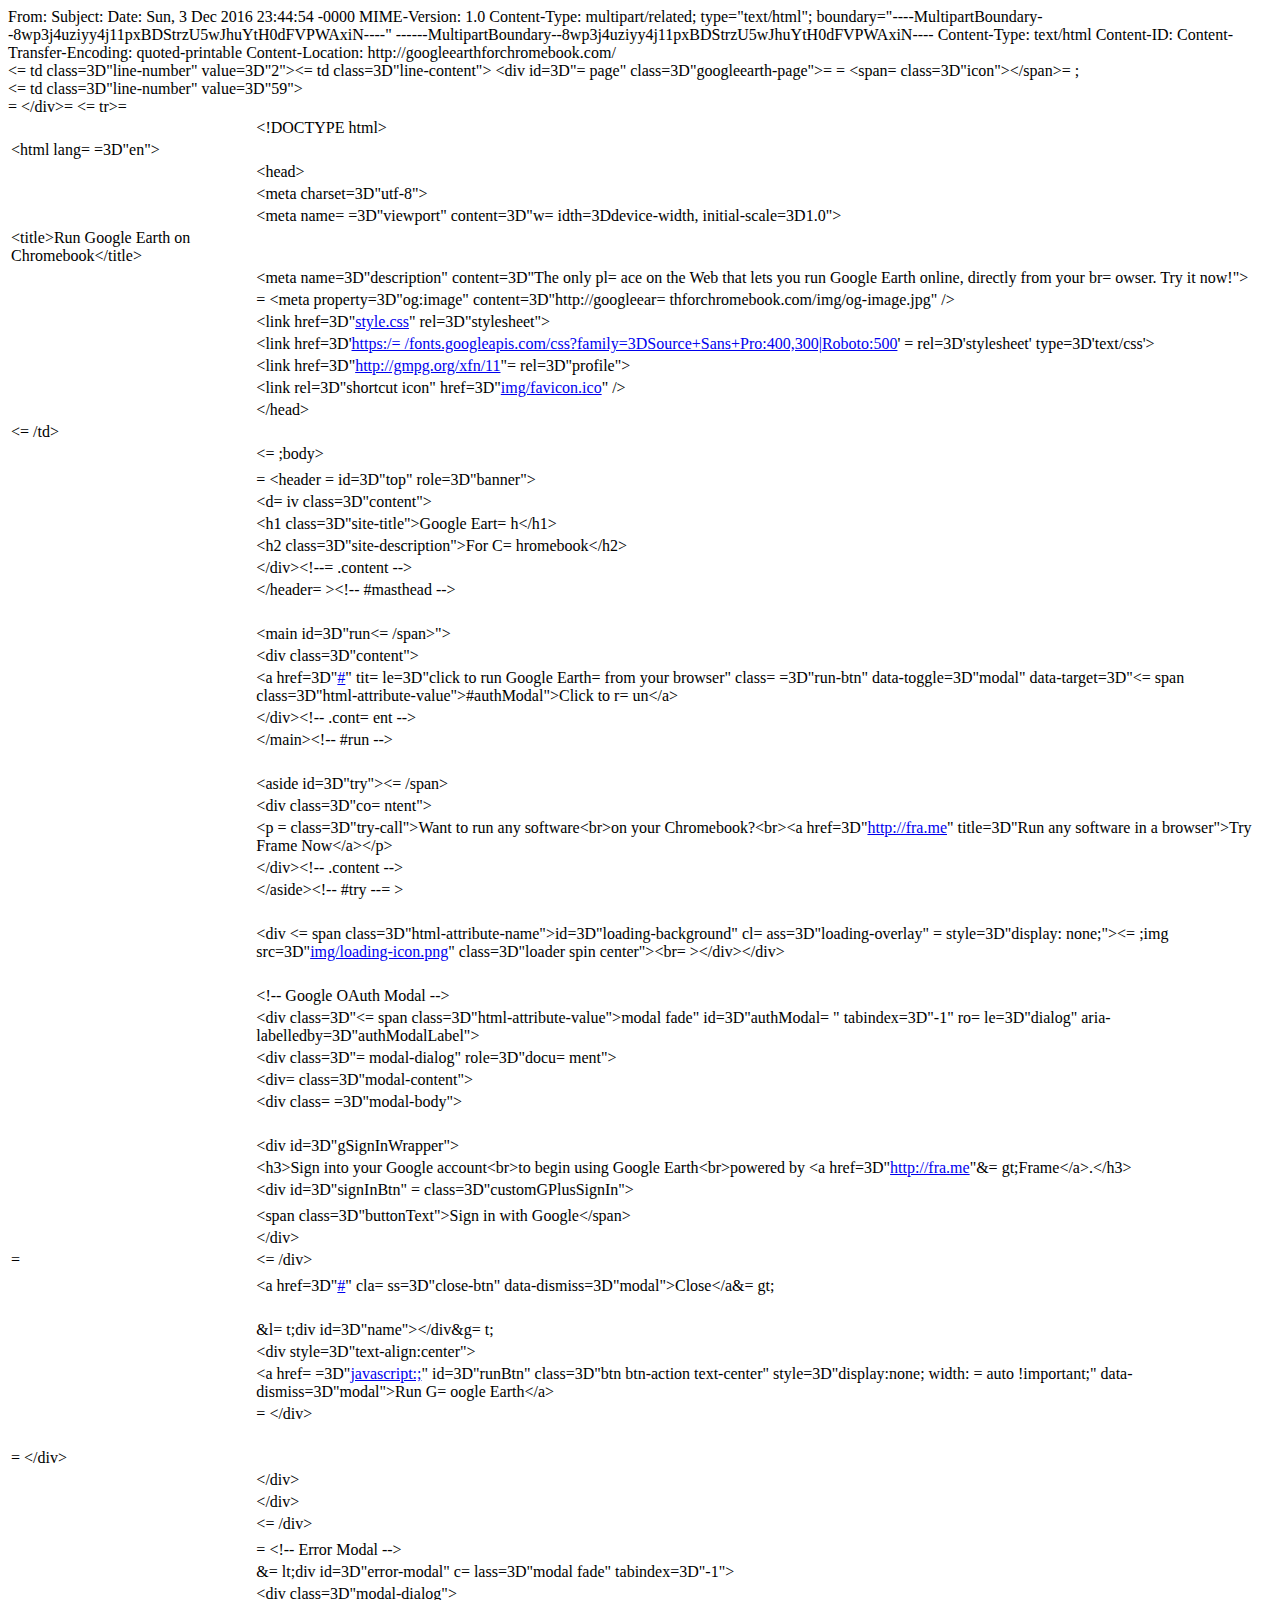
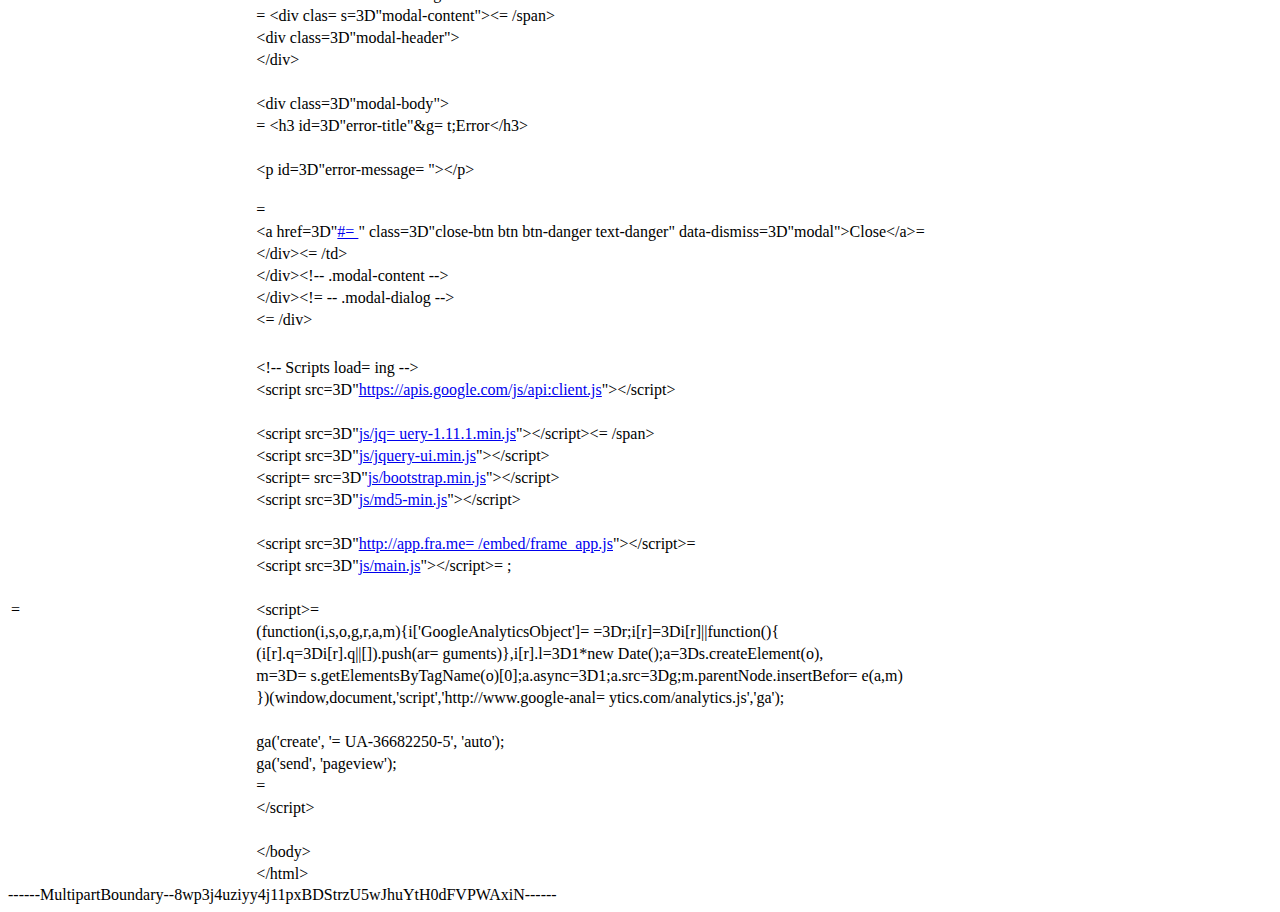
==== index.html @ 125f4f65 "Add files via upload" ====
From: <Saved by Blink>
Subject: 
Date: Sun, 3 Dec 2016 23:44:54 -0000
MIME-Version: 1.0
Content-Type: multipart/related;
	type="text/html";
	boundary="----MultipartBoundary--8wp3j4uziyy4j11pxBDStrzU5wJhuYtH0dFVPWAxiN----"

------MultipartBoundary--8wp3j4uziyy4j11pxBDStrzU5wJhuYtH0dFVPWAxiN----
Content-Type: text/html
Content-ID: <frame-278-2094a509-d463-4869-96be-685e8533f5cf@mhtml.blink>
Content-Transfer-Encoding: quoted-printable
Content-Location: http://googleearthforchromebook.com/

<html><head><meta http-equiv=3D"Content-Type" content=3D"text/html; charset=
=3DUTF-8"></head><body><div class=3D"line-gutter-backdrop"></div><table><tb=
ody><tr><td class=3D"line-number" value=3D"1"></td><td class=3D"line-conten=
t"><span class=3D"html-doctype">&lt;!DOCTYPE html&gt;</span></td></tr><tr><=
td class=3D"line-number" value=3D"2"></td><td class=3D"line-content"><span =
class=3D"html-tag">&lt;html <span class=3D"html-attribute-name">lang</span>=
=3D"<span class=3D"html-attribute-value">en</span>"&gt;</span></td></tr><tr=
><td class=3D"line-number" value=3D"3"></td><td class=3D"line-content">  <s=
pan class=3D"html-tag">&lt;head&gt;</span></td></tr><tr><td class=3D"line-n=
umber" value=3D"4"></td><td class=3D"line-content">    <span class=3D"html-=
tag">&lt;meta <span class=3D"html-attribute-name">charset</span>=3D"<span c=
lass=3D"html-attribute-value">utf-8</span>"&gt;</span></td></tr><tr><td cla=
ss=3D"line-number" value=3D"5"></td><td class=3D"line-content">    <span cl=
ass=3D"html-tag">&lt;meta <span class=3D"html-attribute-name">name</span>=
=3D"<span class=3D"html-attribute-value">viewport</span>" <span class=3D"ht=
ml-attribute-name">content</span>=3D"<span class=3D"html-attribute-value">w=
idth=3Ddevice-width, initial-scale=3D1.0</span>"&gt;</span></td></tr><tr><t=
d class=3D"line-number" value=3D"6"></td><td class=3D"line-content">    <sp=
an class=3D"html-tag">&lt;title&gt;</span>Run Google Earth on Chromebook<sp=
an class=3D"html-tag">&lt;/title&gt;</span></td></tr><tr><td class=3D"line-=
number" value=3D"7"></td><td class=3D"line-content">    <span class=3D"html=
-tag">&lt;meta <span class=3D"html-attribute-name">name</span>=3D"<span cla=
ss=3D"html-attribute-value">description</span>" <span class=3D"html-attribu=
te-name">content</span>=3D"<span class=3D"html-attribute-value">The only pl=
ace on the Web that lets you run Google Earth online, directly from your br=
owser. Try it now!</span>"&gt;</span></td></tr><tr><td class=3D"line-number=
" value=3D"8"></td><td class=3D"line-content">    <span class=3D"html-tag">=
&lt;meta <span class=3D"html-attribute-name">property</span>=3D"<span class=
=3D"html-attribute-value">og:image</span>" <span class=3D"html-attribute-na=
me">content</span>=3D"<span class=3D"html-attribute-value">http://googleear=
thforchromebook.com/img/og-image.jpg</span>" /&gt;</span></td></tr><tr><td =
class=3D"line-number" value=3D"9"></td><td class=3D"line-content">    <span=
 class=3D"html-tag">&lt;link <span class=3D"html-attribute-name">href</span=
>=3D"<a class=3D"html-attribute-value html-resource-link" target=3D"_blank"=
 href=3D"http://googleearthforchromebook.com/style.css">style.css</a>" <spa=
n class=3D"html-attribute-name">rel</span>=3D"<span class=3D"html-attribute=
-value">stylesheet</span>"&gt;</span></td></tr><tr><td class=3D"line-number=
" value=3D"10"></td><td class=3D"line-content">    <span class=3D"html-tag"=
>&lt;link <span class=3D"html-attribute-name">href</span>=3D'<a class=3D"ht=
ml-attribute-value html-resource-link" target=3D"_blank" href=3D"https://fo=
nts.googleapis.com/css?family=3DSource+Sans+Pro:400,300|Roboto:500">https:/=
/fonts.googleapis.com/css?family=3DSource+Sans+Pro:400,300|Roboto:500</a>' =
<span class=3D"html-attribute-name">rel</span>=3D'<span class=3D"html-attri=
bute-value">stylesheet</span>' <span class=3D"html-attribute-name">type</sp=
an>=3D'<span class=3D"html-attribute-value">text/css</span>'&gt;</span></td=
></tr><tr><td class=3D"line-number" value=3D"11"></td><td class=3D"line-con=
tent">    <span class=3D"html-tag">&lt;link <span class=3D"html-attribute-n=
ame">href</span>=3D"<a class=3D"html-attribute-value html-resource-link" ta=
rget=3D"_blank" href=3D"http://gmpg.org/xfn/11">http://gmpg.org/xfn/11</a>"=
 <span class=3D"html-attribute-name">rel</span>=3D"<span class=3D"html-attr=
ibute-value">profile</span>"&gt;</span></td></tr><tr><td class=3D"line-numb=
er" value=3D"12"></td><td class=3D"line-content">    <span class=3D"html-ta=
g">&lt;link <span class=3D"html-attribute-name">rel</span>=3D"<span class=
=3D"html-attribute-value">shortcut icon</span>" <span class=3D"html-attribu=
te-name">href</span>=3D"<a class=3D"html-attribute-value html-resource-link=
" target=3D"_blank" href=3D"http://googleearthforchromebook.com/img/favicon=
.ico">img/favicon.ico</a>" /&gt;</span></td></tr><tr><td class=3D"line-numb=
er" value=3D"13"></td><td class=3D"line-content">  <span class=3D"html-tag"=
>&lt;/head&gt;</span></td></tr><tr><td class=3D"line-number" value=3D"14"><=
/td><td class=3D"line-content"><br></td></tr><tr><td class=3D"line-number" =
value=3D"15"></td><td class=3D"line-content">  <span class=3D"html-tag">&lt=
;body&gt;</span></td></tr><tr><td class=3D"line-number" value=3D"16"></td><=
td class=3D"line-content">    <span class=3D"html-tag">&lt;div <span class=
=3D"html-attribute-name">id</span>=3D"<span class=3D"html-attribute-value">=
page</span>" <span class=3D"html-attribute-name">class</span>=3D"<span clas=
s=3D"html-attribute-value">googleearth-page</span>"&gt;</span></td></tr><tr=
><td class=3D"line-number" value=3D"17"></td><td class=3D"line-content">   =
   <span class=3D"html-tag">&lt;header <span class=3D"html-attribute-name">=
id</span>=3D"<span class=3D"html-attribute-value">top</span>" <span class=
=3D"html-attribute-name">role</span>=3D"<span class=3D"html-attribute-value=
">banner</span>"&gt;</span></td></tr><tr><td class=3D"line-number" value=3D=
"18"></td><td class=3D"line-content">        <span class=3D"html-tag">&lt;d=
iv <span class=3D"html-attribute-name">class</span>=3D"<span class=3D"html-=
attribute-value">content</span>"&gt;</span></td></tr><tr><td class=3D"line-=
number" value=3D"19"></td><td class=3D"line-content">          <span class=
=3D"html-tag">&lt;h1 <span class=3D"html-attribute-name">class</span>=3D"<s=
pan class=3D"html-attribute-value">site-title</span>"&gt;</span>Google Eart=
h<span class=3D"html-tag">&lt;/h1&gt;</span></td></tr><tr><td class=3D"line=
-number" value=3D"20"></td><td class=3D"line-content">          <span class=
=3D"html-tag">&lt;h2 <span class=3D"html-attribute-name">class</span>=3D"<s=
pan class=3D"html-attribute-value">site-description</span>"&gt;</span>For C=
hromebook<span class=3D"html-tag">&lt;/h2&gt;</span></td></tr><tr><td class=
=3D"line-number" value=3D"21"></td><td class=3D"line-content">        <span=
 class=3D"html-tag">&lt;/div&gt;</span><span class=3D"html-comment">&lt;!--=
 .content --&gt;</span></td></tr><tr><td class=3D"line-number" value=3D"22"=
></td><td class=3D"line-content">      <span class=3D"html-tag">&lt;/header=
&gt;</span><span class=3D"html-comment">&lt;!-- #masthead --&gt;</span></td=
></tr><tr><td class=3D"line-number" value=3D"23"></td><td class=3D"line-con=
tent"><br></td></tr><tr><td class=3D"line-number" value=3D"24"></td><td cla=
ss=3D"line-content">      <span class=3D"html-tag">&lt;main <span class=3D"=
html-attribute-name">id</span>=3D"<span class=3D"html-attribute-value">run<=
/span>"&gt;</span></td></tr><tr><td class=3D"line-number" value=3D"25"></td=
><td class=3D"line-content">        <span class=3D"html-tag">&lt;div <span =
class=3D"html-attribute-name">class</span>=3D"<span class=3D"html-attribute=
-value">content</span>"&gt;</span></td></tr><tr><td class=3D"line-number" v=
alue=3D"26"></td><td class=3D"line-content">          <span class=3D"html-t=
ag">&lt;a <span class=3D"html-attribute-name">href</span>=3D"<a class=3D"ht=
ml-attribute-value html-external-link" target=3D"_blank" href=3D"http://goo=
gleearthforchromebook.com/#">#</a>" <span class=3D"html-attribute-name">tit=
le</span>=3D"<span class=3D"html-attribute-value">click to run Google Earth=
 from your browser</span>" <span class=3D"html-attribute-name">class</span>=
=3D"<span class=3D"html-attribute-value">run-btn</span>" <span class=3D"htm=
l-attribute-name">data-toggle</span>=3D"<span class=3D"html-attribute-value=
">modal</span>" <span class=3D"html-attribute-name">data-target</span>=3D"<=
span class=3D"html-attribute-value">#authModal</span>"&gt;</span>Click to r=
un<span class=3D"html-tag">&lt;/a&gt;</span></td></tr><tr><td class=3D"line=
-number" value=3D"27"></td><td class=3D"line-content">        <span class=
=3D"html-tag">&lt;/div&gt;</span><span class=3D"html-comment">&lt;!-- .cont=
ent --&gt;</span></td></tr><tr><td class=3D"line-number" value=3D"28"></td>=
<td class=3D"line-content">      <span class=3D"html-tag">&lt;/main&gt;</sp=
an><span class=3D"html-comment">&lt;!-- #run --&gt;</span></td></tr><tr><td=
 class=3D"line-number" value=3D"29"></td><td class=3D"line-content"><br></t=
d></tr><tr><td class=3D"line-number" value=3D"30"></td><td class=3D"line-co=
ntent">      <span class=3D"html-tag">&lt;aside <span class=3D"html-attribu=
te-name">id</span>=3D"<span class=3D"html-attribute-value">try</span>"&gt;<=
/span></td></tr><tr><td class=3D"line-number" value=3D"31"></td><td class=
=3D"line-content">        <span class=3D"html-tag">&lt;div <span class=3D"h=
tml-attribute-name">class</span>=3D"<span class=3D"html-attribute-value">co=
ntent</span>"&gt;</span></td></tr><tr><td class=3D"line-number" value=3D"32=
"></td><td class=3D"line-content">          <span class=3D"html-tag">&lt;p =
<span class=3D"html-attribute-name">class</span>=3D"<span class=3D"html-att=
ribute-value">try-call</span>"&gt;</span>Want to run any software<span clas=
s=3D"html-tag">&lt;br&gt;</span>on your Chromebook?<span class=3D"html-tag"=
>&lt;br&gt;</span><span class=3D"html-tag">&lt;a <span class=3D"html-attrib=
ute-name">href</span>=3D"<a class=3D"html-attribute-value html-external-lin=
k" target=3D"_blank" href=3D"http://fra.me/">http://fra.me</a>" <span class=
=3D"html-attribute-name">title</span>=3D"<span class=3D"html-attribute-valu=
e">Run any software in a browser</span>"&gt;</span>Try Frame Now<span class=
=3D"html-tag">&lt;/a&gt;</span><span class=3D"html-tag">&lt;/p&gt;</span></=
td></tr><tr><td class=3D"line-number" value=3D"33"></td><td class=3D"line-c=
ontent">        <span class=3D"html-tag">&lt;/div&gt;</span><span class=3D"=
html-comment">&lt;!-- .content --&gt;</span></td></tr><tr><td class=3D"line=
-number" value=3D"34"></td><td class=3D"line-content">      <span class=3D"=
html-tag">&lt;/aside&gt;</span><span class=3D"html-comment">&lt;!-- #try --=
&gt;</span></td></tr><tr><td class=3D"line-number" value=3D"35"></td><td cl=
ass=3D"line-content"><br></td></tr><tr><td class=3D"line-number" value=3D"3=
6"></td><td class=3D"line-content">      <span class=3D"html-tag">&lt;div <=
span class=3D"html-attribute-name">id</span>=3D"<span class=3D"html-attribu=
te-value">loading-background</span>" <span class=3D"html-attribute-name">cl=
ass</span>=3D"<span class=3D"html-attribute-value">loading-overlay</span>" =
<span class=3D"html-attribute-name">style</span>=3D"<span class=3D"html-att=
ribute-value">display: none;</span>"&gt;</span><span class=3D"html-tag">&lt=
;img <span class=3D"html-attribute-name">src</span>=3D"<a class=3D"html-att=
ribute-value html-resource-link" target=3D"_blank" href=3D"http://googleear=
thforchromebook.com/img/loading-icon.png">img/loading-icon.png</a>" <span c=
lass=3D"html-attribute-name">class</span>=3D"<span class=3D"html-attribute-=
value">loader spin center</span>"&gt;</span><span class=3D"html-tag">&lt;br=
&gt;</span><span class=3D"html-tag">&lt;/div&gt;</span><span class=3D"html-=
tag">&lt;/div&gt;</span></td></tr><tr><td class=3D"line-number" value=3D"37=
"></td><td class=3D"line-content"><br></td></tr><tr><td class=3D"line-numbe=
r" value=3D"38"></td><td class=3D"line-content">      <span class=3D"html-c=
omment">&lt;!-- Google OAuth Modal --&gt;</span></td></tr><tr><td class=3D"=
line-number" value=3D"39"></td><td class=3D"line-content">      <span class=
=3D"html-tag">&lt;div <span class=3D"html-attribute-name">class</span>=3D"<=
span class=3D"html-attribute-value">modal fade</span>" <span class=3D"html-=
attribute-name">id</span>=3D"<span class=3D"html-attribute-value">authModal=
</span>" <span class=3D"html-attribute-name">tabindex</span>=3D"<span class=
=3D"html-attribute-value">-1</span>" <span class=3D"html-attribute-name">ro=
le</span>=3D"<span class=3D"html-attribute-value">dialog</span>" <span clas=
s=3D"html-attribute-name">aria-labelledby</span>=3D"<span class=3D"html-att=
ribute-value">authModalLabel</span>"&gt;</span></td></tr><tr><td class=3D"l=
ine-number" value=3D"40"></td><td class=3D"line-content">        <span clas=
s=3D"html-tag">&lt;div <span class=3D"html-attribute-name">class</span>=3D"=
<span class=3D"html-attribute-value">modal-dialog</span>" <span class=3D"ht=
ml-attribute-name">role</span>=3D"<span class=3D"html-attribute-value">docu=
ment</span>"&gt;</span></td></tr><tr><td class=3D"line-number" value=3D"41"=
></td><td class=3D"line-content">          <span class=3D"html-tag">&lt;div=
 <span class=3D"html-attribute-name">class</span>=3D"<span class=3D"html-at=
tribute-value">modal-content</span>"&gt;</span></td></tr><tr><td class=3D"l=
ine-number" value=3D"42"></td><td class=3D"line-content">            <span =
class=3D"html-tag">&lt;div <span class=3D"html-attribute-name">class</span>=
=3D"<span class=3D"html-attribute-value">modal-body</span>"&gt;</span></td>=
</tr><tr><td class=3D"line-number" value=3D"43"></td><td class=3D"line-cont=
ent"><br></td></tr><tr><td class=3D"line-number" value=3D"44"></td><td clas=
s=3D"line-content">              <span class=3D"html-tag">&lt;div <span cla=
ss=3D"html-attribute-name">id</span>=3D"<span class=3D"html-attribute-value=
">gSignInWrapper</span>"&gt;</span></td></tr><tr><td class=3D"line-number" =
value=3D"45"></td><td class=3D"line-content">                <span class=3D=
"html-tag">&lt;h3&gt;</span>Sign into your Google account<span class=3D"htm=
l-tag">&lt;br&gt;</span>to begin using Google Earth<span class=3D"html-tag"=
>&lt;br&gt;</span>powered by <span class=3D"html-tag">&lt;a <span class=3D"=
html-attribute-name">href</span>=3D"<a class=3D"html-attribute-value html-e=
xternal-link" target=3D"_blank" href=3D"http://fra.me/">http://fra.me</a>"&=
gt;</span>Frame<span class=3D"html-tag">&lt;/a&gt;</span>.<span class=3D"ht=
ml-tag">&lt;/h3&gt;</span></td></tr><tr><td class=3D"line-number" value=3D"=
46"></td><td class=3D"line-content">                <span class=3D"html-tag=
">&lt;div <span class=3D"html-attribute-name">id</span>=3D"<span class=3D"h=
tml-attribute-value">signInBtn</span>" <span class=3D"html-attribute-name">=
class</span>=3D"<span class=3D"html-attribute-value">customGPlusSignIn</spa=
n>"&gt;</span></td></tr><tr><td class=3D"line-number" value=3D"47"></td><td=
 class=3D"line-content">                  <span class=3D"html-tag">&lt;span=
 <span class=3D"html-attribute-name">class</span>=3D"<span class=3D"html-at=
tribute-value">icon</span>"&gt;</span><span class=3D"html-tag">&lt;/span&gt=
;</span></td></tr><tr><td class=3D"line-number" value=3D"48"></td><td class=
=3D"line-content">                  <span class=3D"html-tag">&lt;span <span=
 class=3D"html-attribute-name">class</span>=3D"<span class=3D"html-attribut=
e-value">buttonText</span>"&gt;</span>Sign in with Google<span class=3D"htm=
l-tag">&lt;/span&gt;</span></td></tr><tr><td class=3D"line-number" value=3D=
"49"></td><td class=3D"line-content">                <span class=3D"html-ta=
g">&lt;/div&gt;</span></td></tr><tr><td class=3D"line-number" value=3D"50">=
</td><td class=3D"line-content">              <span class=3D"html-tag">&lt;=
/div&gt;</span></td></tr><tr><td class=3D"line-number" value=3D"51"></td><t=
d class=3D"line-content"><br></td></tr><tr><td class=3D"line-number" value=
=3D"52"></td><td class=3D"line-content">              <span class=3D"html-t=
ag">&lt;a <span class=3D"html-attribute-name">href</span>=3D"<a class=3D"ht=
ml-attribute-value html-external-link" target=3D"_blank" href=3D"http://goo=
gleearthforchromebook.com/#">#</a>" <span class=3D"html-attribute-name">cla=
ss</span>=3D"<span class=3D"html-attribute-value">close-btn</span>" <span c=
lass=3D"html-attribute-name">data-dismiss</span>=3D"<span class=3D"html-att=
ribute-value">modal</span>"&gt;</span>Close<span class=3D"html-tag">&lt;/a&=
gt;</span></td></tr><tr><td class=3D"line-number" value=3D"53"></td><td cla=
ss=3D"line-content"><br></td></tr><tr><td class=3D"line-number" value=3D"54=
"></td><td class=3D"line-content">              <span class=3D"html-tag">&l=
t;div <span class=3D"html-attribute-name">id</span>=3D"<span class=3D"html-=
attribute-value">name</span>"&gt;</span><span class=3D"html-tag">&lt;/div&g=
t;</span></td></tr><tr><td class=3D"line-number" value=3D"55"></td><td clas=
s=3D"line-content">                <span class=3D"html-tag">&lt;div <span c=
lass=3D"html-attribute-name">style</span>=3D"<span class=3D"html-attribute-=
value">text-align:center</span>"&gt;</span></td></tr><tr><td class=3D"line-=
number" value=3D"56"></td><td class=3D"line-content">                  <spa=
n class=3D"html-tag">&lt;a <span class=3D"html-attribute-name">href</span>=
=3D"<a class=3D"html-attribute-value html-external-link" target=3D"_blank" =
href=3D"javascript:;">javascript:;</a>" <span class=3D"html-attribute-name"=
>id</span>=3D"<span class=3D"html-attribute-value">runBtn</span>" <span cla=
ss=3D"html-attribute-name">class</span>=3D"<span class=3D"html-attribute-va=
lue">btn btn-action text-center</span>" <span class=3D"html-attribute-name"=
>style</span>=3D"<span class=3D"html-attribute-value">display:none; width: =
auto !important;</span>" <span class=3D"html-attribute-name">data-dismiss</=
span>=3D"<span class=3D"html-attribute-value">modal</span>"&gt;</span>Run G=
oogle Earth<span class=3D"html-tag">&lt;/a&gt;</span></td></tr><tr><td clas=
s=3D"line-number" value=3D"57"></td><td class=3D"line-content">            =
  <span class=3D"html-tag">&lt;/div&gt;</span></td></tr><tr><td class=3D"li=
ne-number" value=3D"58"></td><td class=3D"line-content"><br></td></tr><tr><=
td class=3D"line-number" value=3D"59"></td><td class=3D"line-content">     =
       <span class=3D"html-tag">&lt;/div&gt;</span></td></tr><tr><td class=
=3D"line-number" value=3D"60"></td><td class=3D"line-content">          <sp=
an class=3D"html-tag">&lt;/div&gt;</span></td></tr><tr><td class=3D"line-nu=
mber" value=3D"61"></td><td class=3D"line-content">        <span class=3D"h=
tml-tag">&lt;/div&gt;</span></td></tr><tr><td class=3D"line-number" value=
=3D"62"></td><td class=3D"line-content">      <span class=3D"html-tag">&lt;=
/div&gt;</span></td></tr><tr><td class=3D"line-number" value=3D"63"></td><t=
d class=3D"line-content"><br></td></tr><tr><td class=3D"line-number" value=
=3D"64"></td><td class=3D"line-content">      <span class=3D"html-comment">=
&lt;!-- Error Modal --&gt;</span></td></tr><tr><td class=3D"line-number" va=
lue=3D"65"></td><td class=3D"line-content">      <span class=3D"html-tag">&=
lt;div <span class=3D"html-attribute-name">id</span>=3D"<span class=3D"html=
-attribute-value">error-modal</span>" <span class=3D"html-attribute-name">c=
lass</span>=3D"<span class=3D"html-attribute-value">modal fade</span>" <spa=
n class=3D"html-attribute-name">tabindex</span>=3D"<span class=3D"html-attr=
ibute-value">-1</span>"&gt;</span></td></tr><tr><td class=3D"line-number" v=
alue=3D"66"></td><td class=3D"line-content">        <span class=3D"html-tag=
">&lt;div <span class=3D"html-attribute-name">class</span>=3D"<span class=
=3D"html-attribute-value">modal-dialog</span>"&gt;</span></td></tr><tr><td =
class=3D"line-number" value=3D"67"></td><td class=3D"line-content">        =
  <span class=3D"html-tag">&lt;div <span class=3D"html-attribute-name">clas=
s</span>=3D"<span class=3D"html-attribute-value">modal-content</span>"&gt;<=
/span></td></tr><tr><td class=3D"line-number" value=3D"68"></td><td class=
=3D"line-content">            <span class=3D"html-tag">&lt;div <span class=
=3D"html-attribute-name">class</span>=3D"<span class=3D"html-attribute-valu=
e">modal-header</span>"&gt;</span></td></tr><tr><td class=3D"line-number" v=
alue=3D"69"></td><td class=3D"line-content">            <span class=3D"html=
-tag">&lt;/div&gt;</span></td></tr><tr><td class=3D"line-number" value=3D"7=
0"></td><td class=3D"line-content"><br></td></tr><tr><td class=3D"line-numb=
er" value=3D"71"></td><td class=3D"line-content">            <span class=3D=
"html-tag">&lt;div <span class=3D"html-attribute-name">class</span>=3D"<spa=
n class=3D"html-attribute-value">modal-body</span>"&gt;</span></td></tr><tr=
><td class=3D"line-number" value=3D"72"></td><td class=3D"line-content">   =
           <span class=3D"html-tag">&lt;h3 <span class=3D"html-attribute-na=
me">id</span>=3D"<span class=3D"html-attribute-value">error-title</span>"&g=
t;</span>Error<span class=3D"html-tag">&lt;/h3&gt;</span></td></tr><tr><td =
class=3D"line-number" value=3D"73"></td><td class=3D"line-content"><br></td=
></tr><tr><td class=3D"line-number" value=3D"74"></td><td class=3D"line-con=
tent">              <span class=3D"html-tag">&lt;p <span class=3D"html-attr=
ibute-name">id</span>=3D"<span class=3D"html-attribute-value">error-message=
</span>"&gt;</span><span class=3D"html-tag">&lt;/p&gt;</span></td></tr><tr>=
<td class=3D"line-number" value=3D"75"></td><td class=3D"line-content"><br>=
</td></tr><tr><td class=3D"line-number" value=3D"76"></td><td class=3D"line=
-content">              <span class=3D"html-tag">&lt;a <span class=3D"html-=
attribute-name">href</span>=3D"<a class=3D"html-attribute-value html-extern=
al-link" target=3D"_blank" href=3D"http://googleearthforchromebook.com/#">#=
</a>" <span class=3D"html-attribute-name">class</span>=3D"<span class=3D"ht=
ml-attribute-value">close-btn btn btn-danger text-danger</span>" <span clas=
s=3D"html-attribute-name">data-dismiss</span>=3D"<span class=3D"html-attrib=
ute-value">modal</span>"&gt;</span>Close<span class=3D"html-tag">&lt;/a&gt;=
</span></td></tr><tr><td class=3D"line-number" value=3D"77"></td><td class=
=3D"line-content">            <span class=3D"html-tag">&lt;/div&gt;</span><=
/td></tr><tr><td class=3D"line-number" value=3D"78"></td><td class=3D"line-=
content">          <span class=3D"html-tag">&lt;/div&gt;</span><span class=
=3D"html-comment">&lt;!-- .modal-content --&gt;</span></td></tr><tr><td cla=
ss=3D"line-number" value=3D"79"></td><td class=3D"line-content">        <sp=
an class=3D"html-tag">&lt;/div&gt;</span><span class=3D"html-comment">&lt;!=
-- .modal-dialog --&gt;</span></td></tr><tr><td class=3D"line-number" value=
=3D"80"></td><td class=3D"line-content">      <span class=3D"html-tag">&lt;=
/div&gt;</span></td></tr><tr><td class=3D"line-number" value=3D"81"></td><t=
d class=3D"line-content">    <span class=3D"html-tag">&lt;/div&gt;</span></=
td></tr><tr><td class=3D"line-number" value=3D"82"></td><td class=3D"line-c=
ontent"><br></td></tr><tr><td class=3D"line-number" value=3D"83"></td><td c=
lass=3D"line-content">    <span class=3D"html-comment">&lt;!-- Scripts load=
ing --&gt;</span></td></tr><tr><td class=3D"line-number" value=3D"84"></td>=
<td class=3D"line-content">    <span class=3D"html-tag">&lt;script <span cl=
ass=3D"html-attribute-name">src</span>=3D"<a class=3D"html-attribute-value =
html-resource-link" target=3D"_blank" href=3D"https://apis.google.com/js/ap=
i:client.js">https://apis.google.com/js/api:client.js</a>"&gt;</span><span =
class=3D"html-tag">&lt;/script&gt;</span></td></tr><tr><td class=3D"line-nu=
mber" value=3D"85"></td><td class=3D"line-content"><br></td></tr><tr><td cl=
ass=3D"line-number" value=3D"86"></td><td class=3D"line-content">    <span =
class=3D"html-tag">&lt;script <span class=3D"html-attribute-name">src</span=
>=3D"<a class=3D"html-attribute-value html-resource-link" target=3D"_blank"=
 href=3D"http://googleearthforchromebook.com/js/jquery-1.11.1.min.js">js/jq=
uery-1.11.1.min.js</a>"&gt;</span><span class=3D"html-tag">&lt;/script&gt;<=
/span></td></tr><tr><td class=3D"line-number" value=3D"87"></td><td class=
=3D"line-content">    <span class=3D"html-tag">&lt;script <span class=3D"ht=
ml-attribute-name">src</span>=3D"<a class=3D"html-attribute-value html-reso=
urce-link" target=3D"_blank" href=3D"http://googleearthforchromebook.com/js=
/jquery-ui.min.js">js/jquery-ui.min.js</a>"&gt;</span><span class=3D"html-t=
ag">&lt;/script&gt;</span></td></tr><tr><td class=3D"line-number" value=3D"=
88"></td><td class=3D"line-content">    <span class=3D"html-tag">&lt;script=
 <span class=3D"html-attribute-name">src</span>=3D"<a class=3D"html-attribu=
te-value html-resource-link" target=3D"_blank" href=3D"http://googleearthfo=
rchromebook.com/js/bootstrap.min.js">js/bootstrap.min.js</a>"&gt;</span><sp=
an class=3D"html-tag">&lt;/script&gt;</span></td></tr><tr><td class=3D"line=
-number" value=3D"89"></td><td class=3D"line-content">    <span class=3D"ht=
ml-tag">&lt;script <span class=3D"html-attribute-name">src</span>=3D"<a cla=
ss=3D"html-attribute-value html-resource-link" target=3D"_blank" href=3D"ht=
tp://googleearthforchromebook.com/js/md5-min.js">js/md5-min.js</a>"&gt;</sp=
an><span class=3D"html-tag">&lt;/script&gt;</span></td></tr><tr><td class=
=3D"line-number" value=3D"90"></td><td class=3D"line-content"><br></td></tr=
><tr><td class=3D"line-number" value=3D"91"></td><td class=3D"line-content"=
>    <span class=3D"html-tag">&lt;script <span class=3D"html-attribute-name=
">src</span>=3D"<a class=3D"html-attribute-value html-resource-link" target=
=3D"_blank" href=3D"http://app.fra.me/embed/frame_app.js">http://app.fra.me=
/embed/frame_app.js</a>"&gt;</span><span class=3D"html-tag">&lt;/script&gt;=
</span></td></tr><tr><td class=3D"line-number" value=3D"92"></td><td class=
=3D"line-content">    <span class=3D"html-tag">&lt;script <span class=3D"ht=
ml-attribute-name">src</span>=3D"<a class=3D"html-attribute-value html-reso=
urce-link" target=3D"_blank" href=3D"http://googleearthforchromebook.com/js=
/main.js">js/main.js</a>"&gt;</span><span class=3D"html-tag">&lt;/script&gt=
;</span></td></tr><tr><td class=3D"line-number" value=3D"93"></td><td class=
=3D"line-content"><br></td></tr><tr><td class=3D"line-number" value=3D"94">=
</td><td class=3D"line-content">    <span class=3D"html-tag">&lt;script&gt;=
</span></td></tr><tr><td class=3D"line-number" value=3D"95"></td><td class=
=3D"line-content">      (function(i,s,o,g,r,a,m){i['GoogleAnalyticsObject']=
=3Dr;i[r]=3Di[r]||function(){</td></tr><tr><td class=3D"line-number" value=
=3D"96"></td><td class=3D"line-content">      (i[r].q=3Di[r].q||[]).push(ar=
guments)},i[r].l=3D1*new Date();a=3Ds.createElement(o),</td></tr><tr><td cl=
ass=3D"line-number" value=3D"97"></td><td class=3D"line-content">      m=3D=
s.getElementsByTagName(o)[0];a.async=3D1;a.src=3Dg;m.parentNode.insertBefor=
e(a,m)</td></tr><tr><td class=3D"line-number" value=3D"98"></td><td class=
=3D"line-content">      })(window,document,'script','http://www.google-anal=
ytics.com/analytics.js','ga');</td></tr><tr><td class=3D"line-number" value=
=3D"99"></td><td class=3D"line-content"><br></td></tr><tr><td class=3D"line=
-number" value=3D"100"></td><td class=3D"line-content">      ga('create', '=
UA-36682250-5', 'auto');</td></tr><tr><td class=3D"line-number" value=3D"10=
1"></td><td class=3D"line-content">      ga('send', 'pageview');</td></tr><=
tr><td class=3D"line-number" value=3D"102"></td><td class=3D"line-content">=
<br></td></tr><tr><td class=3D"line-number" value=3D"103"></td><td class=3D=
"line-content">    <span class=3D"html-tag">&lt;/script&gt;</span></td></tr=
><tr><td class=3D"line-number" value=3D"104"></td><td class=3D"line-content=
"><br></td></tr><tr><td class=3D"line-number" value=3D"105"></td><td class=
=3D"line-content">  <span class=3D"html-tag">&lt;/body&gt;</span></td></tr>=
<tr><td class=3D"line-number" value=3D"106"></td><td class=3D"line-content"=
><span class=3D"html-tag">&lt;/html&gt;</span><span class=3D"html-end-of-fi=
le"></span></td></tr></tbody></table></body></html>
------MultipartBoundary--8wp3j4uziyy4j11pxBDStrzU5wJhuYtH0dFVPWAxiN------
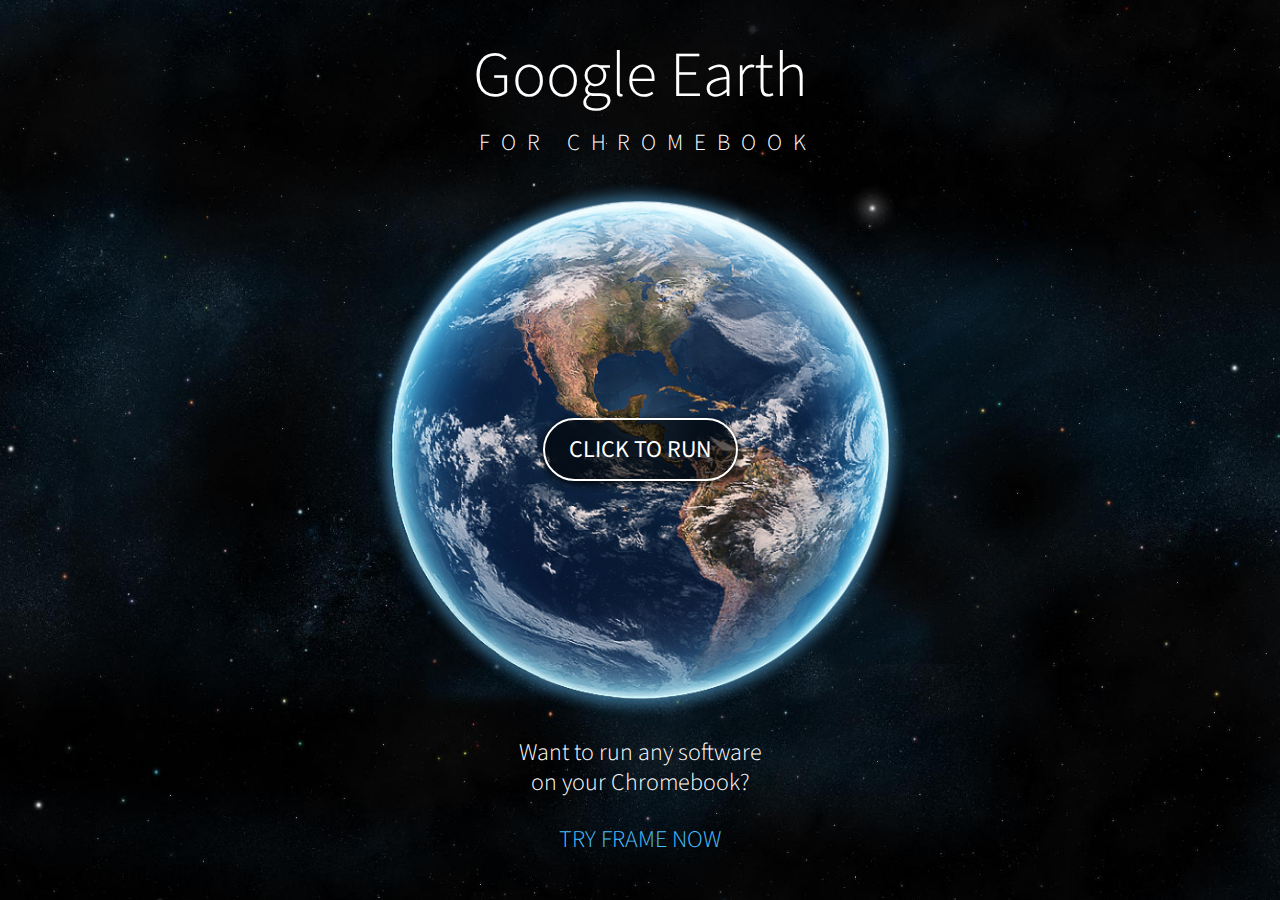
==== commit f82d6b1b: "Update index.html" ====
--- a/index.html
+++ b/index.html
@@ -1,378 +1,106 @@
-From: <Saved by Blink>
-Subject: 
-Date: Sun, 3 Dec 2016 23:44:54 -0000
-MIME-Version: 1.0
-Content-Type: multipart/related;
-	type="text/html";
-	boundary="----MultipartBoundary--8wp3j4uziyy4j11pxBDStrzU5wJhuYtH0dFVPWAxiN----"
+<!DOCTYPE html>
+<html lang="en">
+  <head>
+    <meta charset="utf-8">
+    <meta name="viewport" content="width=device-width, initial-scale=1.0">
+    <title>Run Google Earth on Chromebook</title>
+    <meta name="description" content="The only place on the Web that lets you run Google Earth online, directly from your browser. Try it now!">
+    <meta property="og:image" content="http://googleearthforchromebook.com/img/og-image.jpg" />
+    <link href="style.css" rel="stylesheet">
+    <link href='https://fonts.googleapis.com/css?family=Source+Sans+Pro:400,300|Roboto:500' rel='stylesheet' type='text/css'>
+    <link href="http://gmpg.org/xfn/11" rel="profile">
+    <link rel="shortcut icon" href="img/favicon.ico" />
+  </head>
 
-------MultipartBoundary--8wp3j4uziyy4j11pxBDStrzU5wJhuYtH0dFVPWAxiN----
-Content-Type: text/html
-Content-ID: <frame-278-2094a509-d463-4869-96be-685e8533f5cf@mhtml.blink>
-Content-Transfer-Encoding: quoted-printable
-Content-Location: http://googleearthforchromebook.com/
+  <body>
+    <div id="page" class="googleearth-page">
+      <header id="top" role="banner">
+        <div class="content">
+          <h1 class="site-title">Google Earth</h1>
+          <h2 class="site-description">For Chromebook</h2>
+        </div><!-- .content -->
+      </header><!-- #masthead -->
 
-<html><head><meta http-equiv=3D"Content-Type" content=3D"text/html; charset=
-=3DUTF-8"></head><body><div class=3D"line-gutter-backdrop"></div><table><tb=
-ody><tr><td class=3D"line-number" value=3D"1"></td><td class=3D"line-conten=
-t"><span class=3D"html-doctype">&lt;!DOCTYPE html&gt;</span></td></tr><tr><=
-td class=3D"line-number" value=3D"2"></td><td class=3D"line-content"><span =
-class=3D"html-tag">&lt;html <span class=3D"html-attribute-name">lang</span>=
-=3D"<span class=3D"html-attribute-value">en</span>"&gt;</span></td></tr><tr=
-><td class=3D"line-number" value=3D"3"></td><td class=3D"line-content">  <s=
-pan class=3D"html-tag">&lt;head&gt;</span></td></tr><tr><td class=3D"line-n=
-umber" value=3D"4"></td><td class=3D"line-content">    <span class=3D"html-=
-tag">&lt;meta <span class=3D"html-attribute-name">charset</span>=3D"<span c=
-lass=3D"html-attribute-value">utf-8</span>"&gt;</span></td></tr><tr><td cla=
-ss=3D"line-number" value=3D"5"></td><td class=3D"line-content">    <span cl=
-ass=3D"html-tag">&lt;meta <span class=3D"html-attribute-name">name</span>=
-=3D"<span class=3D"html-attribute-value">viewport</span>" <span class=3D"ht=
-ml-attribute-name">content</span>=3D"<span class=3D"html-attribute-value">w=
-idth=3Ddevice-width, initial-scale=3D1.0</span>"&gt;</span></td></tr><tr><t=
-d class=3D"line-number" value=3D"6"></td><td class=3D"line-content">    <sp=
-an class=3D"html-tag">&lt;title&gt;</span>Run Google Earth on Chromebook<sp=
-an class=3D"html-tag">&lt;/title&gt;</span></td></tr><tr><td class=3D"line-=
-number" value=3D"7"></td><td class=3D"line-content">    <span class=3D"html=
--tag">&lt;meta <span class=3D"html-attribute-name">name</span>=3D"<span cla=
-ss=3D"html-attribute-value">description</span>" <span class=3D"html-attribu=
-te-name">content</span>=3D"<span class=3D"html-attribute-value">The only pl=
-ace on the Web that lets you run Google Earth online, directly from your br=
-owser. Try it now!</span>"&gt;</span></td></tr><tr><td class=3D"line-number=
-" value=3D"8"></td><td class=3D"line-content">    <span class=3D"html-tag">=
-&lt;meta <span class=3D"html-attribute-name">property</span>=3D"<span class=
-=3D"html-attribute-value">og:image</span>" <span class=3D"html-attribute-na=
-me">content</span>=3D"<span class=3D"html-attribute-value">http://googleear=
-thforchromebook.com/img/og-image.jpg</span>" /&gt;</span></td></tr><tr><td =
-class=3D"line-number" value=3D"9"></td><td class=3D"line-content">    <span=
- class=3D"html-tag">&lt;link <span class=3D"html-attribute-name">href</span=
->=3D"<a class=3D"html-attribute-value html-resource-link" target=3D"_blank"=
- href=3D"http://googleearthforchromebook.com/style.css">style.css</a>" <spa=
-n class=3D"html-attribute-name">rel</span>=3D"<span class=3D"html-attribute=
--value">stylesheet</span>"&gt;</span></td></tr><tr><td class=3D"line-number=
-" value=3D"10"></td><td class=3D"line-content">    <span class=3D"html-tag"=
->&lt;link <span class=3D"html-attribute-name">href</span>=3D'<a class=3D"ht=
-ml-attribute-value html-resource-link" target=3D"_blank" href=3D"https://fo=
-nts.googleapis.com/css?family=3DSource+Sans+Pro:400,300|Roboto:500">https:/=
-/fonts.googleapis.com/css?family=3DSource+Sans+Pro:400,300|Roboto:500</a>' =
-<span class=3D"html-attribute-name">rel</span>=3D'<span class=3D"html-attri=
-bute-value">stylesheet</span>' <span class=3D"html-attribute-name">type</sp=
-an>=3D'<span class=3D"html-attribute-value">text/css</span>'&gt;</span></td=
-></tr><tr><td class=3D"line-number" value=3D"11"></td><td class=3D"line-con=
-tent">    <span class=3D"html-tag">&lt;link <span class=3D"html-attribute-n=
-ame">href</span>=3D"<a class=3D"html-attribute-value html-resource-link" ta=
-rget=3D"_blank" href=3D"http://gmpg.org/xfn/11">http://gmpg.org/xfn/11</a>"=
- <span class=3D"html-attribute-name">rel</span>=3D"<span class=3D"html-attr=
-ibute-value">profile</span>"&gt;</span></td></tr><tr><td class=3D"line-numb=
-er" value=3D"12"></td><td class=3D"line-content">    <span class=3D"html-ta=
-g">&lt;link <span class=3D"html-attribute-name">rel</span>=3D"<span class=
-=3D"html-attribute-value">shortcut icon</span>" <span class=3D"html-attribu=
-te-name">href</span>=3D"<a class=3D"html-attribute-value html-resource-link=
-" target=3D"_blank" href=3D"http://googleearthforchromebook.com/img/favicon=
-.ico">img/favicon.ico</a>" /&gt;</span></td></tr><tr><td class=3D"line-numb=
-er" value=3D"13"></td><td class=3D"line-content">  <span class=3D"html-tag"=
->&lt;/head&gt;</span></td></tr><tr><td class=3D"line-number" value=3D"14"><=
-/td><td class=3D"line-content"><br></td></tr><tr><td class=3D"line-number" =
-value=3D"15"></td><td class=3D"line-content">  <span class=3D"html-tag">&lt=
-;body&gt;</span></td></tr><tr><td class=3D"line-number" value=3D"16"></td><=
-td class=3D"line-content">    <span class=3D"html-tag">&lt;div <span class=
-=3D"html-attribute-name">id</span>=3D"<span class=3D"html-attribute-value">=
-page</span>" <span class=3D"html-attribute-name">class</span>=3D"<span clas=
-s=3D"html-attribute-value">googleearth-page</span>"&gt;</span></td></tr><tr=
-><td class=3D"line-number" value=3D"17"></td><td class=3D"line-content">   =
-   <span class=3D"html-tag">&lt;header <span class=3D"html-attribute-name">=
-id</span>=3D"<span class=3D"html-attribute-value">top</span>" <span class=
-=3D"html-attribute-name">role</span>=3D"<span class=3D"html-attribute-value=
-">banner</span>"&gt;</span></td></tr><tr><td class=3D"line-number" value=3D=
-"18"></td><td class=3D"line-content">        <span class=3D"html-tag">&lt;d=
-iv <span class=3D"html-attribute-name">class</span>=3D"<span class=3D"html-=
-attribute-value">content</span>"&gt;</span></td></tr><tr><td class=3D"line-=
-number" value=3D"19"></td><td class=3D"line-content">          <span class=
-=3D"html-tag">&lt;h1 <span class=3D"html-attribute-name">class</span>=3D"<s=
-pan class=3D"html-attribute-value">site-title</span>"&gt;</span>Google Eart=
-h<span class=3D"html-tag">&lt;/h1&gt;</span></td></tr><tr><td class=3D"line=
--number" value=3D"20"></td><td class=3D"line-content">          <span class=
-=3D"html-tag">&lt;h2 <span class=3D"html-attribute-name">class</span>=3D"<s=
-pan class=3D"html-attribute-value">site-description</span>"&gt;</span>For C=
-hromebook<span class=3D"html-tag">&lt;/h2&gt;</span></td></tr><tr><td class=
-=3D"line-number" value=3D"21"></td><td class=3D"line-content">        <span=
- class=3D"html-tag">&lt;/div&gt;</span><span class=3D"html-comment">&lt;!--=
- .content --&gt;</span></td></tr><tr><td class=3D"line-number" value=3D"22"=
-></td><td class=3D"line-content">      <span class=3D"html-tag">&lt;/header=
-&gt;</span><span class=3D"html-comment">&lt;!-- #masthead --&gt;</span></td=
-></tr><tr><td class=3D"line-number" value=3D"23"></td><td class=3D"line-con=
-tent"><br></td></tr><tr><td class=3D"line-number" value=3D"24"></td><td cla=
-ss=3D"line-content">      <span class=3D"html-tag">&lt;main <span class=3D"=
-html-attribute-name">id</span>=3D"<span class=3D"html-attribute-value">run<=
-/span>"&gt;</span></td></tr><tr><td class=3D"line-number" value=3D"25"></td=
-><td class=3D"line-content">        <span class=3D"html-tag">&lt;div <span =
-class=3D"html-attribute-name">class</span>=3D"<span class=3D"html-attribute=
--value">content</span>"&gt;</span></td></tr><tr><td class=3D"line-number" v=
-alue=3D"26"></td><td class=3D"line-content">          <span class=3D"html-t=
-ag">&lt;a <span class=3D"html-attribute-name">href</span>=3D"<a class=3D"ht=
-ml-attribute-value html-external-link" target=3D"_blank" href=3D"http://goo=
-gleearthforchromebook.com/#">#</a>" <span class=3D"html-attribute-name">tit=
-le</span>=3D"<span class=3D"html-attribute-value">click to run Google Earth=
- from your browser</span>" <span class=3D"html-attribute-name">class</span>=
-=3D"<span class=3D"html-attribute-value">run-btn</span>" <span class=3D"htm=
-l-attribute-name">data-toggle</span>=3D"<span class=3D"html-attribute-value=
-">modal</span>" <span class=3D"html-attribute-name">data-target</span>=3D"<=
-span class=3D"html-attribute-value">#authModal</span>"&gt;</span>Click to r=
-un<span class=3D"html-tag">&lt;/a&gt;</span></td></tr><tr><td class=3D"line=
--number" value=3D"27"></td><td class=3D"line-content">        <span class=
-=3D"html-tag">&lt;/div&gt;</span><span class=3D"html-comment">&lt;!-- .cont=
-ent --&gt;</span></td></tr><tr><td class=3D"line-number" value=3D"28"></td>=
-<td class=3D"line-content">      <span class=3D"html-tag">&lt;/main&gt;</sp=
-an><span class=3D"html-comment">&lt;!-- #run --&gt;</span></td></tr><tr><td=
- class=3D"line-number" value=3D"29"></td><td class=3D"line-content"><br></t=
-d></tr><tr><td class=3D"line-number" value=3D"30"></td><td class=3D"line-co=
-ntent">      <span class=3D"html-tag">&lt;aside <span class=3D"html-attribu=
-te-name">id</span>=3D"<span class=3D"html-attribute-value">try</span>"&gt;<=
-/span></td></tr><tr><td class=3D"line-number" value=3D"31"></td><td class=
-=3D"line-content">        <span class=3D"html-tag">&lt;div <span class=3D"h=
-tml-attribute-name">class</span>=3D"<span class=3D"html-attribute-value">co=
-ntent</span>"&gt;</span></td></tr><tr><td class=3D"line-number" value=3D"32=
-"></td><td class=3D"line-content">          <span class=3D"html-tag">&lt;p =
-<span class=3D"html-attribute-name">class</span>=3D"<span class=3D"html-att=
-ribute-value">try-call</span>"&gt;</span>Want to run any software<span clas=
-s=3D"html-tag">&lt;br&gt;</span>on your Chromebook?<span class=3D"html-tag"=
->&lt;br&gt;</span><span class=3D"html-tag">&lt;a <span class=3D"html-attrib=
-ute-name">href</span>=3D"<a class=3D"html-attribute-value html-external-lin=
-k" target=3D"_blank" href=3D"http://fra.me/">http://fra.me</a>" <span class=
-=3D"html-attribute-name">title</span>=3D"<span class=3D"html-attribute-valu=
-e">Run any software in a browser</span>"&gt;</span>Try Frame Now<span class=
-=3D"html-tag">&lt;/a&gt;</span><span class=3D"html-tag">&lt;/p&gt;</span></=
-td></tr><tr><td class=3D"line-number" value=3D"33"></td><td class=3D"line-c=
-ontent">        <span class=3D"html-tag">&lt;/div&gt;</span><span class=3D"=
-html-comment">&lt;!-- .content --&gt;</span></td></tr><tr><td class=3D"line=
--number" value=3D"34"></td><td class=3D"line-content">      <span class=3D"=
-html-tag">&lt;/aside&gt;</span><span class=3D"html-comment">&lt;!-- #try --=
-&gt;</span></td></tr><tr><td class=3D"line-number" value=3D"35"></td><td cl=
-ass=3D"line-content"><br></td></tr><tr><td class=3D"line-number" value=3D"3=
-6"></td><td class=3D"line-content">      <span class=3D"html-tag">&lt;div <=
-span class=3D"html-attribute-name">id</span>=3D"<span class=3D"html-attribu=
-te-value">loading-background</span>" <span class=3D"html-attribute-name">cl=
-ass</span>=3D"<span class=3D"html-attribute-value">loading-overlay</span>" =
-<span class=3D"html-attribute-name">style</span>=3D"<span class=3D"html-att=
-ribute-value">display: none;</span>"&gt;</span><span class=3D"html-tag">&lt=
-;img <span class=3D"html-attribute-name">src</span>=3D"<a class=3D"html-att=
-ribute-value html-resource-link" target=3D"_blank" href=3D"http://googleear=
-thforchromebook.com/img/loading-icon.png">img/loading-icon.png</a>" <span c=
-lass=3D"html-attribute-name">class</span>=3D"<span class=3D"html-attribute-=
-value">loader spin center</span>"&gt;</span><span class=3D"html-tag">&lt;br=
-&gt;</span><span class=3D"html-tag">&lt;/div&gt;</span><span class=3D"html-=
-tag">&lt;/div&gt;</span></td></tr><tr><td class=3D"line-number" value=3D"37=
-"></td><td class=3D"line-content"><br></td></tr><tr><td class=3D"line-numbe=
-r" value=3D"38"></td><td class=3D"line-content">      <span class=3D"html-c=
-omment">&lt;!-- Google OAuth Modal --&gt;</span></td></tr><tr><td class=3D"=
-line-number" value=3D"39"></td><td class=3D"line-content">      <span class=
-=3D"html-tag">&lt;div <span class=3D"html-attribute-name">class</span>=3D"<=
-span class=3D"html-attribute-value">modal fade</span>" <span class=3D"html-=
-attribute-name">id</span>=3D"<span class=3D"html-attribute-value">authModal=
-</span>" <span class=3D"html-attribute-name">tabindex</span>=3D"<span class=
-=3D"html-attribute-value">-1</span>" <span class=3D"html-attribute-name">ro=
-le</span>=3D"<span class=3D"html-attribute-value">dialog</span>" <span clas=
-s=3D"html-attribute-name">aria-labelledby</span>=3D"<span class=3D"html-att=
-ribute-value">authModalLabel</span>"&gt;</span></td></tr><tr><td class=3D"l=
-ine-number" value=3D"40"></td><td class=3D"line-content">        <span clas=
-s=3D"html-tag">&lt;div <span class=3D"html-attribute-name">class</span>=3D"=
-<span class=3D"html-attribute-value">modal-dialog</span>" <span class=3D"ht=
-ml-attribute-name">role</span>=3D"<span class=3D"html-attribute-value">docu=
-ment</span>"&gt;</span></td></tr><tr><td class=3D"line-number" value=3D"41"=
-></td><td class=3D"line-content">          <span class=3D"html-tag">&lt;div=
- <span class=3D"html-attribute-name">class</span>=3D"<span class=3D"html-at=
-tribute-value">modal-content</span>"&gt;</span></td></tr><tr><td class=3D"l=
-ine-number" value=3D"42"></td><td class=3D"line-content">            <span =
-class=3D"html-tag">&lt;div <span class=3D"html-attribute-name">class</span>=
-=3D"<span class=3D"html-attribute-value">modal-body</span>"&gt;</span></td>=
-</tr><tr><td class=3D"line-number" value=3D"43"></td><td class=3D"line-cont=
-ent"><br></td></tr><tr><td class=3D"line-number" value=3D"44"></td><td clas=
-s=3D"line-content">              <span class=3D"html-tag">&lt;div <span cla=
-ss=3D"html-attribute-name">id</span>=3D"<span class=3D"html-attribute-value=
-">gSignInWrapper</span>"&gt;</span></td></tr><tr><td class=3D"line-number" =
-value=3D"45"></td><td class=3D"line-content">                <span class=3D=
-"html-tag">&lt;h3&gt;</span>Sign into your Google account<span class=3D"htm=
-l-tag">&lt;br&gt;</span>to begin using Google Earth<span class=3D"html-tag"=
->&lt;br&gt;</span>powered by <span class=3D"html-tag">&lt;a <span class=3D"=
-html-attribute-name">href</span>=3D"<a class=3D"html-attribute-value html-e=
-xternal-link" target=3D"_blank" href=3D"http://fra.me/">http://fra.me</a>"&=
-gt;</span>Frame<span class=3D"html-tag">&lt;/a&gt;</span>.<span class=3D"ht=
-ml-tag">&lt;/h3&gt;</span></td></tr><tr><td class=3D"line-number" value=3D"=
-46"></td><td class=3D"line-content">                <span class=3D"html-tag=
-">&lt;div <span class=3D"html-attribute-name">id</span>=3D"<span class=3D"h=
-tml-attribute-value">signInBtn</span>" <span class=3D"html-attribute-name">=
-class</span>=3D"<span class=3D"html-attribute-value">customGPlusSignIn</spa=
-n>"&gt;</span></td></tr><tr><td class=3D"line-number" value=3D"47"></td><td=
- class=3D"line-content">                  <span class=3D"html-tag">&lt;span=
- <span class=3D"html-attribute-name">class</span>=3D"<span class=3D"html-at=
-tribute-value">icon</span>"&gt;</span><span class=3D"html-tag">&lt;/span&gt=
-;</span></td></tr><tr><td class=3D"line-number" value=3D"48"></td><td class=
-=3D"line-content">                  <span class=3D"html-tag">&lt;span <span=
- class=3D"html-attribute-name">class</span>=3D"<span class=3D"html-attribut=
-e-value">buttonText</span>"&gt;</span>Sign in with Google<span class=3D"htm=
-l-tag">&lt;/span&gt;</span></td></tr><tr><td class=3D"line-number" value=3D=
-"49"></td><td class=3D"line-content">                <span class=3D"html-ta=
-g">&lt;/div&gt;</span></td></tr><tr><td class=3D"line-number" value=3D"50">=
-</td><td class=3D"line-content">              <span class=3D"html-tag">&lt;=
-/div&gt;</span></td></tr><tr><td class=3D"line-number" value=3D"51"></td><t=
-d class=3D"line-content"><br></td></tr><tr><td class=3D"line-number" value=
-=3D"52"></td><td class=3D"line-content">              <span class=3D"html-t=
-ag">&lt;a <span class=3D"html-attribute-name">href</span>=3D"<a class=3D"ht=
-ml-attribute-value html-external-link" target=3D"_blank" href=3D"http://goo=
-gleearthforchromebook.com/#">#</a>" <span class=3D"html-attribute-name">cla=
-ss</span>=3D"<span class=3D"html-attribute-value">close-btn</span>" <span c=
-lass=3D"html-attribute-name">data-dismiss</span>=3D"<span class=3D"html-att=
-ribute-value">modal</span>"&gt;</span>Close<span class=3D"html-tag">&lt;/a&=
-gt;</span></td></tr><tr><td class=3D"line-number" value=3D"53"></td><td cla=
-ss=3D"line-content"><br></td></tr><tr><td class=3D"line-number" value=3D"54=
-"></td><td class=3D"line-content">              <span class=3D"html-tag">&l=
-t;div <span class=3D"html-attribute-name">id</span>=3D"<span class=3D"html-=
-attribute-value">name</span>"&gt;</span><span class=3D"html-tag">&lt;/div&g=
-t;</span></td></tr><tr><td class=3D"line-number" value=3D"55"></td><td clas=
-s=3D"line-content">                <span class=3D"html-tag">&lt;div <span c=
-lass=3D"html-attribute-name">style</span>=3D"<span class=3D"html-attribute-=
-value">text-align:center</span>"&gt;</span></td></tr><tr><td class=3D"line-=
-number" value=3D"56"></td><td class=3D"line-content">                  <spa=
-n class=3D"html-tag">&lt;a <span class=3D"html-attribute-name">href</span>=
-=3D"<a class=3D"html-attribute-value html-external-link" target=3D"_blank" =
-href=3D"javascript:;">javascript:;</a>" <span class=3D"html-attribute-name"=
->id</span>=3D"<span class=3D"html-attribute-value">runBtn</span>" <span cla=
-ss=3D"html-attribute-name">class</span>=3D"<span class=3D"html-attribute-va=
-lue">btn btn-action text-center</span>" <span class=3D"html-attribute-name"=
->style</span>=3D"<span class=3D"html-attribute-value">display:none; width: =
-auto !important;</span>" <span class=3D"html-attribute-name">data-dismiss</=
-span>=3D"<span class=3D"html-attribute-value">modal</span>"&gt;</span>Run G=
-oogle Earth<span class=3D"html-tag">&lt;/a&gt;</span></td></tr><tr><td clas=
-s=3D"line-number" value=3D"57"></td><td class=3D"line-content">            =
-  <span class=3D"html-tag">&lt;/div&gt;</span></td></tr><tr><td class=3D"li=
-ne-number" value=3D"58"></td><td class=3D"line-content"><br></td></tr><tr><=
-td class=3D"line-number" value=3D"59"></td><td class=3D"line-content">     =
-       <span class=3D"html-tag">&lt;/div&gt;</span></td></tr><tr><td class=
-=3D"line-number" value=3D"60"></td><td class=3D"line-content">          <sp=
-an class=3D"html-tag">&lt;/div&gt;</span></td></tr><tr><td class=3D"line-nu=
-mber" value=3D"61"></td><td class=3D"line-content">        <span class=3D"h=
-tml-tag">&lt;/div&gt;</span></td></tr><tr><td class=3D"line-number" value=
-=3D"62"></td><td class=3D"line-content">      <span class=3D"html-tag">&lt;=
-/div&gt;</span></td></tr><tr><td class=3D"line-number" value=3D"63"></td><t=
-d class=3D"line-content"><br></td></tr><tr><td class=3D"line-number" value=
-=3D"64"></td><td class=3D"line-content">      <span class=3D"html-comment">=
-&lt;!-- Error Modal --&gt;</span></td></tr><tr><td class=3D"line-number" va=
-lue=3D"65"></td><td class=3D"line-content">      <span class=3D"html-tag">&=
-lt;div <span class=3D"html-attribute-name">id</span>=3D"<span class=3D"html=
--attribute-value">error-modal</span>" <span class=3D"html-attribute-name">c=
-lass</span>=3D"<span class=3D"html-attribute-value">modal fade</span>" <spa=
-n class=3D"html-attribute-name">tabindex</span>=3D"<span class=3D"html-attr=
-ibute-value">-1</span>"&gt;</span></td></tr><tr><td class=3D"line-number" v=
-alue=3D"66"></td><td class=3D"line-content">        <span class=3D"html-tag=
-">&lt;div <span class=3D"html-attribute-name">class</span>=3D"<span class=
-=3D"html-attribute-value">modal-dialog</span>"&gt;</span></td></tr><tr><td =
-class=3D"line-number" value=3D"67"></td><td class=3D"line-content">        =
-  <span class=3D"html-tag">&lt;div <span class=3D"html-attribute-name">clas=
-s</span>=3D"<span class=3D"html-attribute-value">modal-content</span>"&gt;<=
-/span></td></tr><tr><td class=3D"line-number" value=3D"68"></td><td class=
-=3D"line-content">            <span class=3D"html-tag">&lt;div <span class=
-=3D"html-attribute-name">class</span>=3D"<span class=3D"html-attribute-valu=
-e">modal-header</span>"&gt;</span></td></tr><tr><td class=3D"line-number" v=
-alue=3D"69"></td><td class=3D"line-content">            <span class=3D"html=
--tag">&lt;/div&gt;</span></td></tr><tr><td class=3D"line-number" value=3D"7=
-0"></td><td class=3D"line-content"><br></td></tr><tr><td class=3D"line-numb=
-er" value=3D"71"></td><td class=3D"line-content">            <span class=3D=
-"html-tag">&lt;div <span class=3D"html-attribute-name">class</span>=3D"<spa=
-n class=3D"html-attribute-value">modal-body</span>"&gt;</span></td></tr><tr=
-><td class=3D"line-number" value=3D"72"></td><td class=3D"line-content">   =
-           <span class=3D"html-tag">&lt;h3 <span class=3D"html-attribute-na=
-me">id</span>=3D"<span class=3D"html-attribute-value">error-title</span>"&g=
-t;</span>Error<span class=3D"html-tag">&lt;/h3&gt;</span></td></tr><tr><td =
-class=3D"line-number" value=3D"73"></td><td class=3D"line-content"><br></td=
-></tr><tr><td class=3D"line-number" value=3D"74"></td><td class=3D"line-con=
-tent">              <span class=3D"html-tag">&lt;p <span class=3D"html-attr=
-ibute-name">id</span>=3D"<span class=3D"html-attribute-value">error-message=
-</span>"&gt;</span><span class=3D"html-tag">&lt;/p&gt;</span></td></tr><tr>=
-<td class=3D"line-number" value=3D"75"></td><td class=3D"line-content"><br>=
-</td></tr><tr><td class=3D"line-number" value=3D"76"></td><td class=3D"line=
--content">              <span class=3D"html-tag">&lt;a <span class=3D"html-=
-attribute-name">href</span>=3D"<a class=3D"html-attribute-value html-extern=
-al-link" target=3D"_blank" href=3D"http://googleearthforchromebook.com/#">#=
-</a>" <span class=3D"html-attribute-name">class</span>=3D"<span class=3D"ht=
-ml-attribute-value">close-btn btn btn-danger text-danger</span>" <span clas=
-s=3D"html-attribute-name">data-dismiss</span>=3D"<span class=3D"html-attrib=
-ute-value">modal</span>"&gt;</span>Close<span class=3D"html-tag">&lt;/a&gt;=
-</span></td></tr><tr><td class=3D"line-number" value=3D"77"></td><td class=
-=3D"line-content">            <span class=3D"html-tag">&lt;/div&gt;</span><=
-/td></tr><tr><td class=3D"line-number" value=3D"78"></td><td class=3D"line-=
-content">          <span class=3D"html-tag">&lt;/div&gt;</span><span class=
-=3D"html-comment">&lt;!-- .modal-content --&gt;</span></td></tr><tr><td cla=
-ss=3D"line-number" value=3D"79"></td><td class=3D"line-content">        <sp=
-an class=3D"html-tag">&lt;/div&gt;</span><span class=3D"html-comment">&lt;!=
--- .modal-dialog --&gt;</span></td></tr><tr><td class=3D"line-number" value=
-=3D"80"></td><td class=3D"line-content">      <span class=3D"html-tag">&lt;=
-/div&gt;</span></td></tr><tr><td class=3D"line-number" value=3D"81"></td><t=
-d class=3D"line-content">    <span class=3D"html-tag">&lt;/div&gt;</span></=
-td></tr><tr><td class=3D"line-number" value=3D"82"></td><td class=3D"line-c=
-ontent"><br></td></tr><tr><td class=3D"line-number" value=3D"83"></td><td c=
-lass=3D"line-content">    <span class=3D"html-comment">&lt;!-- Scripts load=
-ing --&gt;</span></td></tr><tr><td class=3D"line-number" value=3D"84"></td>=
-<td class=3D"line-content">    <span class=3D"html-tag">&lt;script <span cl=
-ass=3D"html-attribute-name">src</span>=3D"<a class=3D"html-attribute-value =
-html-resource-link" target=3D"_blank" href=3D"https://apis.google.com/js/ap=
-i:client.js">https://apis.google.com/js/api:client.js</a>"&gt;</span><span =
-class=3D"html-tag">&lt;/script&gt;</span></td></tr><tr><td class=3D"line-nu=
-mber" value=3D"85"></td><td class=3D"line-content"><br></td></tr><tr><td cl=
-ass=3D"line-number" value=3D"86"></td><td class=3D"line-content">    <span =
-class=3D"html-tag">&lt;script <span class=3D"html-attribute-name">src</span=
->=3D"<a class=3D"html-attribute-value html-resource-link" target=3D"_blank"=
- href=3D"http://googleearthforchromebook.com/js/jquery-1.11.1.min.js">js/jq=
-uery-1.11.1.min.js</a>"&gt;</span><span class=3D"html-tag">&lt;/script&gt;<=
-/span></td></tr><tr><td class=3D"line-number" value=3D"87"></td><td class=
-=3D"line-content">    <span class=3D"html-tag">&lt;script <span class=3D"ht=
-ml-attribute-name">src</span>=3D"<a class=3D"html-attribute-value html-reso=
-urce-link" target=3D"_blank" href=3D"http://googleearthforchromebook.com/js=
-/jquery-ui.min.js">js/jquery-ui.min.js</a>"&gt;</span><span class=3D"html-t=
-ag">&lt;/script&gt;</span></td></tr><tr><td class=3D"line-number" value=3D"=
-88"></td><td class=3D"line-content">    <span class=3D"html-tag">&lt;script=
- <span class=3D"html-attribute-name">src</span>=3D"<a class=3D"html-attribu=
-te-value html-resource-link" target=3D"_blank" href=3D"http://googleearthfo=
-rchromebook.com/js/bootstrap.min.js">js/bootstrap.min.js</a>"&gt;</span><sp=
-an class=3D"html-tag">&lt;/script&gt;</span></td></tr><tr><td class=3D"line=
--number" value=3D"89"></td><td class=3D"line-content">    <span class=3D"ht=
-ml-tag">&lt;script <span class=3D"html-attribute-name">src</span>=3D"<a cla=
-ss=3D"html-attribute-value html-resource-link" target=3D"_blank" href=3D"ht=
-tp://googleearthforchromebook.com/js/md5-min.js">js/md5-min.js</a>"&gt;</sp=
-an><span class=3D"html-tag">&lt;/script&gt;</span></td></tr><tr><td class=
-=3D"line-number" value=3D"90"></td><td class=3D"line-content"><br></td></tr=
-><tr><td class=3D"line-number" value=3D"91"></td><td class=3D"line-content"=
->    <span class=3D"html-tag">&lt;script <span class=3D"html-attribute-name=
-">src</span>=3D"<a class=3D"html-attribute-value html-resource-link" target=
-=3D"_blank" href=3D"http://app.fra.me/embed/frame_app.js">http://app.fra.me=
-/embed/frame_app.js</a>"&gt;</span><span class=3D"html-tag">&lt;/script&gt;=
-</span></td></tr><tr><td class=3D"line-number" value=3D"92"></td><td class=
-=3D"line-content">    <span class=3D"html-tag">&lt;script <span class=3D"ht=
-ml-attribute-name">src</span>=3D"<a class=3D"html-attribute-value html-reso=
-urce-link" target=3D"_blank" href=3D"http://googleearthforchromebook.com/js=
-/main.js">js/main.js</a>"&gt;</span><span class=3D"html-tag">&lt;/script&gt=
-;</span></td></tr><tr><td class=3D"line-number" value=3D"93"></td><td class=
-=3D"line-content"><br></td></tr><tr><td class=3D"line-number" value=3D"94">=
-</td><td class=3D"line-content">    <span class=3D"html-tag">&lt;script&gt;=
-</span></td></tr><tr><td class=3D"line-number" value=3D"95"></td><td class=
-=3D"line-content">      (function(i,s,o,g,r,a,m){i['GoogleAnalyticsObject']=
-=3Dr;i[r]=3Di[r]||function(){</td></tr><tr><td class=3D"line-number" value=
-=3D"96"></td><td class=3D"line-content">      (i[r].q=3Di[r].q||[]).push(ar=
-guments)},i[r].l=3D1*new Date();a=3Ds.createElement(o),</td></tr><tr><td cl=
-ass=3D"line-number" value=3D"97"></td><td class=3D"line-content">      m=3D=
-s.getElementsByTagName(o)[0];a.async=3D1;a.src=3Dg;m.parentNode.insertBefor=
-e(a,m)</td></tr><tr><td class=3D"line-number" value=3D"98"></td><td class=
-=3D"line-content">      })(window,document,'script','http://www.google-anal=
-ytics.com/analytics.js','ga');</td></tr><tr><td class=3D"line-number" value=
-=3D"99"></td><td class=3D"line-content"><br></td></tr><tr><td class=3D"line=
--number" value=3D"100"></td><td class=3D"line-content">      ga('create', '=
-UA-36682250-5', 'auto');</td></tr><tr><td class=3D"line-number" value=3D"10=
-1"></td><td class=3D"line-content">      ga('send', 'pageview');</td></tr><=
-tr><td class=3D"line-number" value=3D"102"></td><td class=3D"line-content">=
-<br></td></tr><tr><td class=3D"line-number" value=3D"103"></td><td class=3D=
-"line-content">    <span class=3D"html-tag">&lt;/script&gt;</span></td></tr=
-><tr><td class=3D"line-number" value=3D"104"></td><td class=3D"line-content=
-"><br></td></tr><tr><td class=3D"line-number" value=3D"105"></td><td class=
-=3D"line-content">  <span class=3D"html-tag">&lt;/body&gt;</span></td></tr>=
-<tr><td class=3D"line-number" value=3D"106"></td><td class=3D"line-content"=
-><span class=3D"html-tag">&lt;/html&gt;</span><span class=3D"html-end-of-fi=
-le"></span></td></tr></tbody></table></body></html>
-------MultipartBoundary--8wp3j4uziyy4j11pxBDStrzU5wJhuYtH0dFVPWAxiN------
+      <main id="run">
+        <div class="content">
+          <a href="#" title="click to run Google Earth from your browser" class="run-btn" data-toggle="modal" data-target="#authModal">Click to run</a>
+        </div><!-- .content -->
+      </main><!-- #run -->
+
+      <aside id="try">
+        <div class="content">
+          <p class="try-call">Want to run any software<br>on your Chromebook?<br><a href="http://fra.me" title="Run any software in a browser">Try Frame Now</a></p>
+        </div><!-- .content -->
+      </aside><!-- #try -->
+
+      <div id="loading-background" class="loading-overlay" style="display: none;"><img src="img/loading-icon.png" class="loader spin center"><br></div></div>
+
+      <!-- Google OAuth Modal -->
+      <div class="modal fade" id="authModal" tabindex="-1" role="dialog" aria-labelledby="authModalLabel">
+        <div class="modal-dialog" role="document">
+          <div class="modal-content">
+            <div class="modal-body">
+
+              <div id="gSignInWrapper">
+                <h3>Sign into your Google account<br>to begin using Google Earth<br>powered by <a href="http://fra.me">Frame</a>.</h3>
+                <div id="signInBtn" class="customGPlusSignIn">
+                  <span class="icon"></span>
+                  <span class="buttonText">Sign in with Google</span>
+                </div>
+              </div>
+
+              <a href="#" class="close-btn" data-dismiss="modal">Close</a>
+
+              <div id="name"></div>
+                <div style="text-align:center">
+                  <a href="javascript:;" id="runBtn" class="btn btn-action text-center" style="display:none; width: auto !important;" data-dismiss="modal">Run Google Earth</a>
+              </div>
+
+            </div>
+          </div>
+        </div>
+      </div>
+
+      <!-- Error Modal -->
+      <div id="error-modal" class="modal fade" tabindex="-1">
+        <div class="modal-dialog">
+          <div class="modal-content">
+            <div class="modal-header">
+            </div>
+
+            <div class="modal-body">
+              <h3 id="error-title">Error</h3>
+
+              <p id="error-message"></p>
+
+              <a href="#" class="close-btn btn btn-danger text-danger" data-dismiss="modal">Close</a>
+            </div>
+          </div><!-- .modal-content -->
+        </div><!-- .modal-dialog -->
+      </div>
+    </div>
+
+    <!-- Scripts loading -->
+    <script src="https://apis.google.com/js/api:client.js"></script>
+
+    <script src="js/jquery-1.11.1.min.js"></script>
+    <script src="js/jquery-ui.min.js"></script>
+    <script src="js/bootstrap.min.js"></script>
+    <script src="js/md5-min.js"></script>
+
+    <script src="http://app.fra.me/embed/frame_app.js"></script>
+    <script src="js/main.js"></script>
+
+    <script>
+      (function(i,s,o,g,r,a,m){i['GoogleAnalyticsObject']=r;i[r]=i[r]||function(){
+      (i[r].q=i[r].q||[]).push(arguments)},i[r].l=1*new Date();a=s.createElement(o),
+      m=s.getElementsByTagName(o)[0];a.async=1;a.src=g;m.parentNode.insertBefore(a,m)
+      })(window,document,'script','http://www.google-analytics.com/analytics.js','ga');
+
+      ga('create', 'UA-36682250-5', 'auto');
+      ga('send', 'pageview');
+
+    </script>
+
+  </body>
+</html>
--- a/style.css
+++ b/style.css
@@ -0,0 +1,447 @@
+/* Reset main elements */
+
+*,
+*:before,
+*:after {
+	-webkit-box-sizing: border-box;
+	   -moz-box-sizing: border-box;
+	        box-sizing: border-box;
+}
+html, body, div, span, applet, object, iframe, h1, h2, h3, h4, h5, h6, p, blockquote, pre, a, abbr, acronym, address, big, cite, code, del, dfn, em, font, ins, kbd, q, s, samp, small, strike, strong, sub, sup, tt, var, dl, dt, dd, ol, ul, li, fieldset, form, label, legend, table, caption, tbody, tfoot, thead, tr, th, td {
+	vertical-align: baseline;
+	margin: 0;
+	padding: 0;
+	border: 0;
+	outline: 0;
+	font-family: inherit;
+	font-size: 100%;
+	font-style: inherit;
+	font-weight: inherit;
+}
+article, aside, details, figcaption, figure, footer, header, main, nav, section {
+	display: block;
+}
+
+/* Style the page */
+
+html {
+	width: 100%;
+	height: 100%;
+	background: #050a0e;
+}
+body {
+	width: 100%;
+	height: 100%;
+	background-image: url(img/bg.jpg);
+	background-repeat: no-repeat;
+	background-position: center;
+	background-size: cover;
+}
+#page {
+	display: table;
+	width: 100%;
+	height: 100%;
+	font-family: "Source Sans Pro", sans-serif;
+	text-align: center;
+}
+#top {
+	display: table-row;
+	width: 100%;
+	height: 20%;
+}
+#run {
+	display: table-row;
+	width: 100%;
+	height: 60%;
+	background-image: url(img/earth.png);
+	background-repeat: no-repeat;
+	background-position: center;
+	background-size: auto 100%;
+}
+#try {
+	display: table-row;
+	width: 100%;
+	height: 20%;
+}
+.content {
+	display: table-cell;
+	vertical-align: middle;
+}
+.site-title {
+	margin: 0.625em 0 0;
+	font-size: 64px;
+	font-weight: 300;
+	line-height: 1;
+	color: #fff;
+}
+.site-description {
+	left: -3px;
+	margin: 0;
+	font-size: 23px;
+	font-weight: 300;
+	line-height: 3;
+	letter-spacing: 11px;
+	text-transform: uppercase;
+	color: #fff;
+}
+.site-description:before {
+	content: "\a0";
+}
+.run-btn {
+	padding: 0.5em 1em;
+	background: rgba(0,0,0,0.625);
+	box-shadow: 0 2px 9px #000;
+	border: 2px solid #fff;
+	border-radius: 9999em;
+	font-size: 24px;
+	line-height: 1;
+	text-decoration: none;
+	text-transform: uppercase;
+	color: #fff;
+	transition: background 0.375s, color 0.375s;
+}
+.run-btn:hover {
+	background: rgba(255,255,255,0.75);
+	box-shadow: 0 2px 9px #000, inset 0 0 0 2px rgba(0,0,0,0.5);
+	color: rgba(0,0,0,0.875);
+}
+.run-btn:active {
+	box-shadow: 0 2px 9px #000, inset 0 0 0 2px rgba(0,0,0,0.5), inset 0 0 9px 2px rgba(0,0,0,0.5);
+	color: rgba(0,0,0,0.75);
+	opacity: 0.875;
+}
+.try-call {
+	margin: 0.75em 0;
+	font-size: 24px;
+	font-weight: 300;
+	line-height: 1.25;
+	color: #fff;
+}
+.try-call a {
+	display: inline-block;
+	position: relative;
+	top: -0.75em;
+	margin-top: 1.5em;
+	text-transform: uppercase;
+	text-decoration: none;
+	line-height: 2;
+	color: #49c0ff;
+	transition: all 0.375s;
+}
+.try-call a:hover {
+	top: -1em;
+}
+.try-call a:after {
+	content: " ";
+	position: absolute;
+	bottom: -0.5em;
+	left: 50%;
+	width: 0;
+	height: 2px;
+	background: #49c0ff;
+	opacity: 0;
+	transition: all 0.375s;
+}
+.try-call a:hover:after {
+	left: 0;
+	bottom: 0.25em;
+	width: 100%;
+	opacity: 1;
+}
+
+@media screen and ( max-height: 402px ) {
+
+	html {
+		height: auto;
+	}
+	body,
+	#page {
+		position: relative;
+		overflow-y: scroll;
+		height: auto;
+		min-height: 402px;
+	}
+
+}
+
+@media screen and ( max-width: 501px ) {
+
+	.site-title {
+		font-size: 48px;
+	}
+	.site-description {
+		font-size: 14px;
+		letter-spacing: 10px;
+	}
+	.run-btn,
+	.try-call {
+		font-size: 20px;
+	}
+
+}
+
+@media screen and ( max-height: 501px ) {
+
+	.site-title {
+		font-size: 48px;
+	}
+	.site-description {
+		font-size: 14px;
+		letter-spacing: 10px;
+	}
+	.run-btn,
+	.try-call {
+		font-size: 20px;
+	}
+
+}
+
+/* Google OAuth modal */
+
+.modal-open {
+	overflow: hidden;
+}
+.modal {
+	display: none;
+	position: fixed;
+	top: 0;
+	right: 0;
+	bottom: 0;
+	left: 0;
+	z-index: 99999;
+	overflow: auto;
+	font-family: "Source Sans Pro", sans-serif;
+	text-align: center;
+	-webkit-transition: -webkit-transform 0.375s ease-out;
+	   -moz-transition: -moz-transform 0.375s ease-out;
+	     -o-transition: -o-transform 0.375s ease-out;
+	        transition: transform 0.375s ease-out;
+}
+.modal-backdrop {
+	z-index: 9999;
+	position: fixed;
+	top: 0;
+	right: 0;
+	bottom: 0;
+	left: 0;
+	background: #000;
+	-webkit-transition: opacity 0.375s ease;
+	   -moz-transition: opacity 0.375s ease;
+	    -ms-transition: opacity 0.375s ease;
+	     -o-transition: opacity 0.375s ease;
+	        transition: opacity 0.375s ease;
+}
+.modal-backdrop.fade {
+	opacity: 0;
+	filter: alpha(opacity=0);
+}
+.modal-backdrop.in {
+	opacity: 0.75;
+	filter: alpha(opacity=75);
+}
+.modal-dialog {
+	position: absolute;
+	top: 50%;
+	left: 50%;
+	z-index: 99999;
+	max-width: 432px;
+	height: 288px;
+	margin: -144px 0 0 -216px;
+	overflow: hidden;
+	-webkit-transform: scale(0);
+	   -moz-transform: scale(0);
+	    -ms-transform: scale(0);
+	     -o-transform: scale(0);
+	        transform: scale(0);
+	transition: 0.5s all;
+}
+.modal.in .modal-dialog {
+	-webkit-transform: scale(1);
+	   -moz-transform: scale(1);
+	    -ms-transform: scale(1);
+	     -o-transform: scale(1);
+	        transform: scale(1);
+}
+.modal-content {
+	position: relative;
+	width: 432px;
+	height: 288px;
+	margin: auto;
+	background: #fff;
+	box-shadow: 0 1px 5px rgba(0,0,0,0.75);
+	border-radius: 24px;
+}
+.modal-body {
+	max-height: calc(100vh - 168px);
+	padding: 32px;
+	overflow-y: auto;
+}
+.modal-body h3 {
+	font-size: 20px;
+	line-height: 24px;
+	color: #555;
+}
+.modal-body h3 a {
+	text-decoration: none;
+	color: #e74c3c;
+}
+.modal-body h3 a:hover {
+	text-decoration: underline;
+	color: #000;
+}
+.modal-body p {
+	margin: 3.671875em auto;
+	font-size: 18px;
+	line-height: 1.5;
+	color: #5f5f5f;
+}
+#signInBtn {
+	display: inline-block;
+	margin: 32px 0;
+	padding: 1em 1.5em;
+	background: #f5f6f7;
+	box-shadow: 0 1px 2px rgba(0,0,0,0.125);
+	border: 1px solid #c5c6c7;
+	border-radius: 9999em;
+	font-family: "Roboto", "Source Sans Pro", sans-serif;
+	font-weight: 500;
+	font-size: 18px;
+	line-height: 1;
+	color: rgba(0,0,0,0.54);
+}
+#signInBtn:hover {
+	border-color: #a5a6a7;
+	cursor: pointer;
+}
+#signInBtn:active {
+	box-shadow: inset 0 1px 2px rgba(0,0,0,0.125);
+}
+#signInBtn .icon {
+	display: inline-block;
+	float: left;
+	width: 18px;
+	height: 18px;
+	margin-right: 10px;
+	background: url(img/ico-google.png) center no-repeat;
+}
+.close-btn {
+	font-size: 20px;
+	line-height: 1;
+	text-transform: uppercase;
+	text-decoration: none;
+	color: #49c0ff;
+}
+.close-btn:hover {
+	text-decoration: underline;
+}
+
+/* Loading */
+
+.loading-overlay {
+    z-index:99999;
+    position:fixed; top:0; right:0; bottom:0; left:0;
+    width:100%; height:100%;
+    background:rgba(0,0,0,0.65);
+}
+.loading-overlay-transparent {
+    z-index:99999;
+    position:fixed; top:0; right:0; bottom:0; left:0;
+    width:100%; height:100%;
+    background:rgba(0,0,0,0.0);
+}
+.loading-overlay .loader {
+    position:absolute; top:50%; right:0; left:0;
+    margin-top:-32px !important;
+}
+ 
+.loading-overlay-transparent .loader {
+    position:absolute;
+    top:40%;
+    right:0;
+    left:0;
+    margin-top:-32px;
+}
+.loading-overlay-transparent .loading-text {
+    position:absolute;
+    top:50%;
+    right:0;
+    left:50%;
+    margin-top:52px;
+    margin-left: -80px !important;
+    color: #fff;
+    font-family: 'Source Sans Pro', sans-serif;
+    font-weight: 300;
+}
+ 
+.loading-overlay .loading-text {
+    position:absolute;
+    top:50%;
+    right:0;
+    left:50%;
+    margin-top:80px !important;
+    margin-left: -90px !important;
+    color: #fff;
+    font-family: 'Source Sans Pro', sans-serif;
+    font-size: 16px;
+    font-weight: 300;
+}
+.center {
+    display: block;
+    float: none !important;
+    margin: 0 auto !important;
+}
+.center:before,
+.center:after {
+    content: "";
+    display: table;
+}
+.center:after {
+    clear: both;
+}
+.spin {
+    -webkit-animation: spin 2s infinite linear;
+       -moz-animation: spin 2s infinite linear;
+         -o-animation: spin 2s infinite linear;
+            animation: spin 2s infinite linear;
+}
+@-webkit-keyframes spin {
+    0% {
+        -webkit-transform: rotate(0deg);
+    }
+    100% {
+        -webkit-transform: rotate(359deg);
+    }
+}
+@-moz-keyframes spin {
+    0% {
+        -moz-transform: rotate(0deg);
+    }
+    100% {
+        -moz-transform: rotate(359deg);
+    }
+}
+@-ms-keyframes spin {
+    0% {
+        -ms-transform: rotate(0deg);
+    }
+    100% {
+        -ms-transform: rotate(359deg);
+    }
+}
+@-o-keyframes spin {
+    0% {
+        -o-transform: rotate(0deg);
+    }
+    100% {
+        -o-transform: rotate(359deg);
+    }
+}
+@keyframes spin {
+    0% {
+        transform: rotate(0deg);
+    }
+    100% {
+        transform: rotate(359deg);
+    }
+}
+
